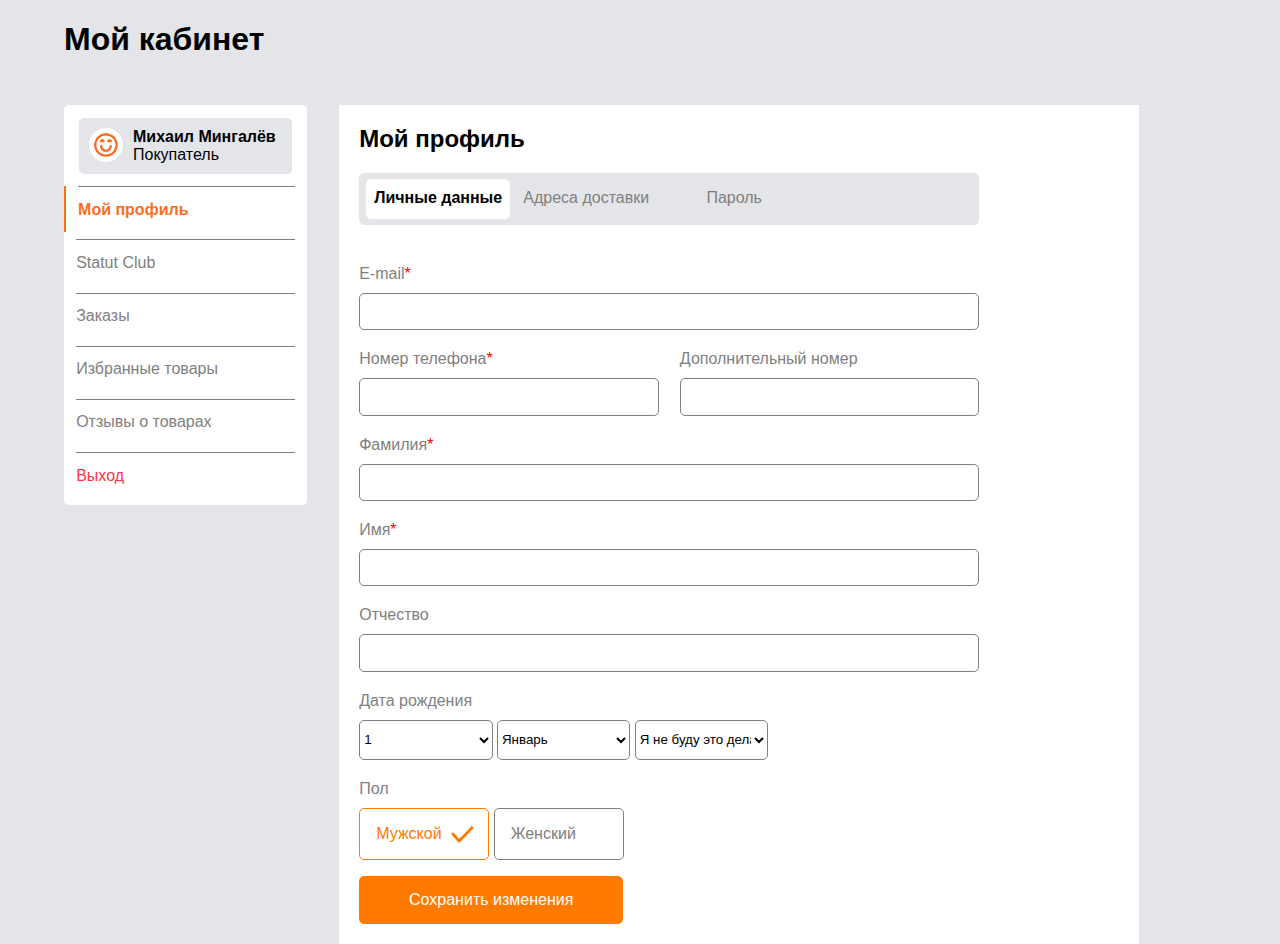
==== index.html @ 29780e9e "fixed spacing" ====
<!DOCTYPE html>
<html>
<html lang="ru">
<head>
	<meta charset="utf-8">
	<meta name="viewport" content="width=device-width, initial-scale=1">
	<title>O2Form</title>
	<link rel="stylesheet" href="../style/style.css">
	<script type="text/javascript" src="../js/script.js"></script>
</head>
<body>
	<h1>Мой кабинет</h1>
<main>
	<div class="sidebar">
		<div class="user">
			<img src="../images/Icon.svg">
			<div>
				<h4> Михаил Мингалёв</h4>
				<span>Покупатель</span>
			</div>
		</div>
		<div class="selectedContainer">
			<a href="#"><b>Мой профиль</b></a>
		</div>
		<a href="#">Statut Club</a>
		<a href="#">Заказы</a>
		<a href="#">Избранные товары</a>
		<a href="#">Отзывы о товарах</a>
		<a href="#" class="exit">Выход</a>
	</div>
	<form> 
		<h2>Мой профиль</h2>
		<div class="formPages">
			<a href="#" class="selectedPage"><b>Личные данные</b></a>
			<a href="#">Адреса доставки</a>
			<a href="#">Пароль</a>
		</div>
		<p>E-mail<span class="redStar">*</span></p>
		<input type="mail" name="e-mail" required>
		<div class="phone">
			<div>
				<p>Номер телефона<span class="redStar">*</span></p>
				<input type="phone" name="phoneNumber" required>
			</div>
			<div>
				<p>Дополнительный номер</p>
				<input type="phone" name="backUpPhone">
			</div>
		</div>
		<p>Фамилия<span class="redStar">*</span></p>
		<input type="text" name="surname" required>
		<p>Имя<span class="redStar">*</span></p>
		<input type="text" name="name" required>
		<p>Отчество</p>
		<input type="text" name="fathersName">
		<div>
			<p>Дата рождения</p>
			<select class="dayOfBirth">
				<option value="1" selected>1</option>
				<option value="2">2</option>
				<option value="3">3</option>
				<option value="4">4</option>
				<option value="5">5</option>
				<option value="6">6</option>
				<option value="7">7</option>
				<option value="8">8</option>
				<option value="9">9</option>
				<option value="10">10</option>
				<option value="11">11</option>
				<option value="12">12</option>
				<option value="13">13</option>
				<option value="14">14</option>
				<option value="15">15</option>
				<option value="16">16</option>
				<option value="17">17</option>
				<option value="18">18</option>
				<option value="19">19</option>
				<option value="20">20</option>
				<option value="21">21</option>
				<option value="22">22</option>
				<option value="23">23</option>
				<option value="24">24</option>
				<option value="25">25</option>
				<option value="26">26</option>
				<option value="27">27</option>
				<option value="28">28</option>
				<option value="29">29</option>
				<option value="30">30</option>
				<option value="31">31</option>
			</select>
			<select class="monthOfBirth">
				<option value="1" selected>Январь</option>
				<option value="2">Февраль</option>
				<option value="3">Март</option>
				<option value="4">Апрель</option>
				<option value="5">Май</option>
				<option value="6">Июнь</option>
				<option value="7">Июль</option>
				<option value="8">Август</option>
				<option value="9">Сентябрь</option>
				<option value="10">Октябрь</option>
				<option value="11">Ноябрь</option>
				<option value="12">Декабрь</option>
			</select>
			<select id="yearOfBirth">
				<option value="1" selected>Я не буду это делать так же</option>
			</select>
		</div>
		<div>
			<p>Пол</p>
			<a href="#" class="gender checked">Мужской<img src="../images/checkMark.svg"></a>
			<a href="#" class="gender">Женский</a>
		</div>
		<input class="saveChangesButton" type="button" name="saveChanges" value="Сохранить изменения">
	</form>
</main>
</body>
</html>
---- style/style.css ----
/*.class:checked ~ .class{}
чекбокс: проверен тогда изменяем .класс{}
#ff3347 - красный
#fc6e1d - оранжевый
rgba(28, 41, 77, 0.2) - серый
*/
body{
	box-sizing: border-box;
	padding: 0;
	margin: 0;
	background-color: rgba(28, 41, 77, 0.12);
	font-family: sans-serif;
}

h1{
	margin-left: 2em;
}

a{
	text-decoration: none;
	color: gray;
}

h2{
	margin: 0;
}

.formPages{
	display: flex;
	margin: 20px 0 20px 0;
	background-color:rgba(28, 41, 77, 0.12);
	height: 2.6em;
	padding: 5px;
	align-items: center;
	border-radius: 5px;
}
.formPages .selectedPage{
	color: black;
	display: inline-block;
	background-color: white;
	width: 9em;
	height: 1.9em;
	text-align: center;
	padding-top: 10px;
	border-radius: 5px;
	margin: 2px;
}

.formPages a{
	display: inline-block;
	width: 9em;
	height: 1.9em;
	text-align: center;
	padding-top: 10px;
	border-radius: 5px;
	margin: 2px;
}

main{
	padding-left: 5%;
	padding-top: 2%;
	display: flex;	
}

form{
	margin-left: 2em;
	background-color: white;
	box-sizing: border-box;
	width: 50em;
	padding: 20px;
	display: flex;
	flex-direction: column;
	justify-content: space-evenly;
	padding-right: 10em;
}

p{
	margin-top: 20px;
	margin-bottom: 10px;
	color: gray;
}

form input{
	height: 2.5em;
	border: 1px solid gray;
	border-radius: 5px;
}

input:focus {
	outline: none;
}


input:hover{
	border: 1px solid #FF7A00;
}

.saveChangesButton{
	cursor: pointer;
	border:1px solid #FF7A00;
}

select{
	width: 10em;
	height: 3em;
	background-color: white;
	border-radius: 5px;
	border: 1px solid grey;
}
select:hover{
	border: 1px solid #FF7A00;
}


.phone{
	margin: 0;
	padding: 0;
	display: flex;
	justify-content: space-between;
}

.phone input{
	width: 22em;
}

.redStar{
	color: red;
}
.saveChangesButton{
	width: 16.5em;
	height: 3em;
	background-color: #ff7a00;
	color: white;
	font-size: 1em;
}

.gender{
	display: inline-block;
	width: 6em;
	text-align: left;
	border: 1px solid gray;
	padding: 1em;
	margin-bottom: 1em;
	border-radius: 5px;
}

.gender.checked{
	border: 1px solid #ff7a00;
	color: #ff7a00;
	position: relative;

}


.gender img{
	position: absolute;
	bottom: 0.5em;
	right: 0.5em;
}

/*=========================================*/
.sidebar{
	height: 25em;
	box-sizing: border-box;
	width: 20%;
	font-family: sans-serif;
	padding: 0;
	display: flex;
	flex-direction: column;
	background-color: white;
	justify-content: space-evenly;
	border-radius: 5px;
}

h4{
	padding: 0;
	margin: 0;
}

hr{
	margin: 0;
}

.sidebar a{
	display: block;
	border-top: 1px solid gray;
	width: 90%;
	margin-left: 5%;
	padding: 5.5% 0 ; 
}
.sidebar a:hover{
	color: #FC6E1D;
}

.user{
	display: flex;
	border-radius: 5px;
	box-sizing: border-box;
	width: auto;
	background-color: rgba(28, 41, 77, 0.12);
	margin: 5px 15px ;
	padding: 10px;
}

.user div{
	margin-left: 10px;
}

img{
	width: 1.5em;
	height: 1.5em;
	padding: 5px;
	background-color: white;
	border-radius: 100%;
}

h4{
	padding: 0;
	margin: 0;
}

.selectedContainer{
	display: flex;
	align-items: center;
	border-left: 2px solid #fc6e1d; 
}
.selectedContainer a{
	color: #fc6e1d;
}

.selected{
	display: inline-block;
	height: 100%;
	border: 0.5px solid #fc6e1d;
	border-radius: 5px;
}

.exit{
	color: #ff3347;
}
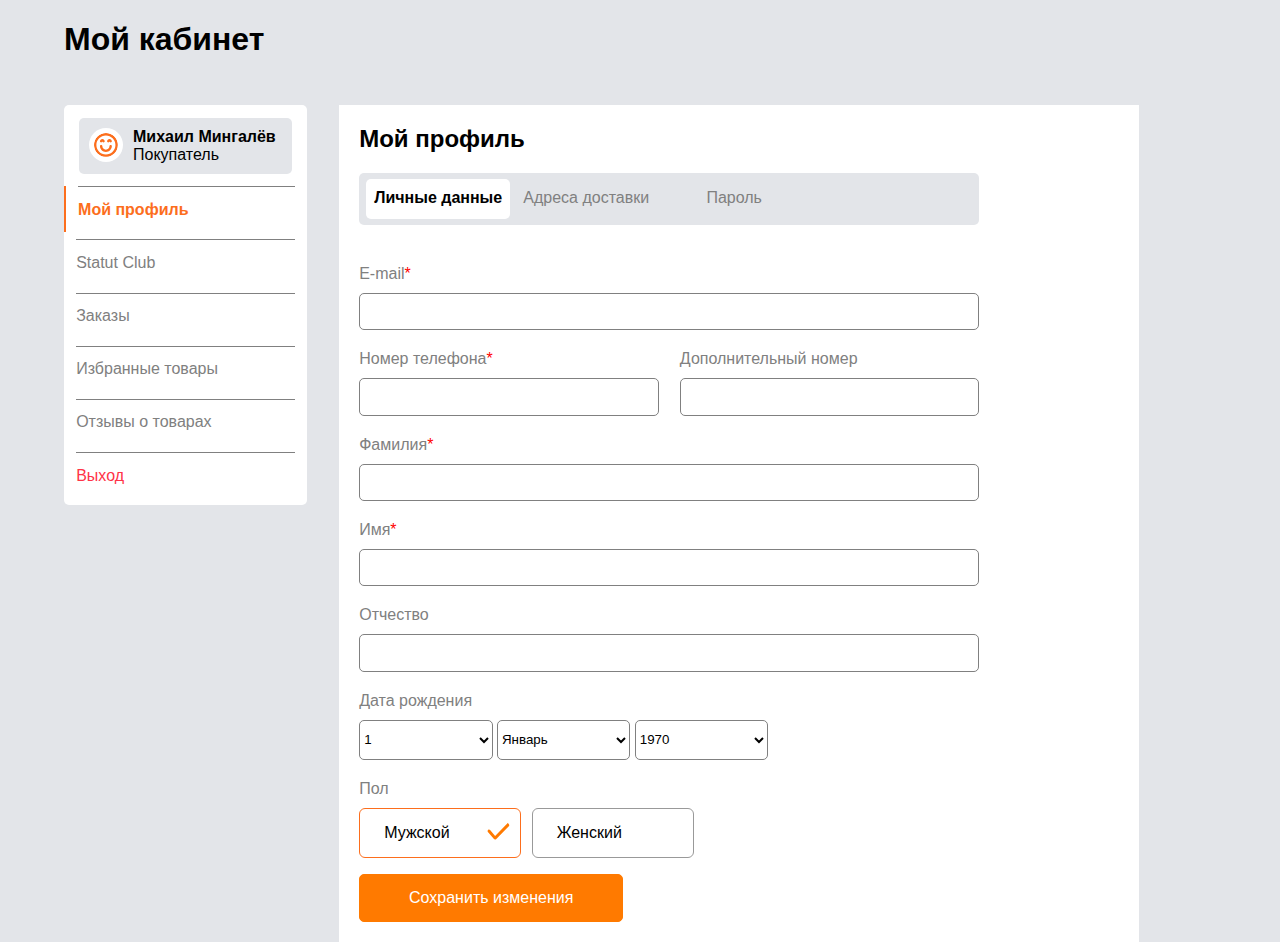
==== commit 1dbd9916: "Added:js/jq, php; Minor changes to html and css." ====
--- a/index.html
+++ b/index.html
@@ -5,15 +5,15 @@
 	<meta charset="utf-8">
 	<meta name="viewport" content="width=device-width, initial-scale=1">
 	<title>O2Form</title>
-	<link rel="stylesheet" href="../style/style.css">
-	<script type="text/javascript" src="../js/script.js"></script>
+	<link rel="stylesheet" href="style/style.css">
+	<script src="https://ajax.googleapis.com/ajax/libs/jquery/3.7.0/jquery.min.js"></script>
 </head>
 <body>
 	<h1>Мой кабинет</h1>
 <main>
 	<div class="sidebar">
 		<div class="user">
-			<img src="../images/Icon.svg">
+			<img src="images/Icon.svg">
 			<div>
 				<h4> Михаил Мингалёв</h4>
 				<span>Покупатель</span>
@@ -28,7 +28,7 @@
 		<a href="#">Отзывы о товарах</a>
 		<a href="#" class="exit">Выход</a>
 	</div>
-	<form> 
+	<form action="script.php" method="post"> 
 		<h2>Мой профиль</h2>
 		<div class="formPages">
 			<a href="#" class="selectedPage"><b>Личные данные</b></a>
@@ -36,15 +36,15 @@
 			<a href="#">Пароль</a>
 		</div>
 		<p>E-mail<span class="redStar">*</span></p>
-		<input type="mail" name="e-mail" required>
+		<input type="email" name="email" required>
 		<div class="phone">
 			<div>
 				<p>Номер телефона<span class="redStar">*</span></p>
-				<input type="phone" name="phoneNumber" required>
+				<input type="phone" name="phoneNumber" required pattern="^\+7[1-9]{10}$">
 			</div>
 			<div>
 				<p>Дополнительный номер</p>
-				<input type="phone" name="backUpPhone">
+				<input type="phone" name="backUpPhone" pattern="^\+7[1-9]{10}$">
 			</div>
 		</div>
 		<p>Фамилия<span class="redStar">*</span></p>
@@ -55,7 +55,7 @@
 		<input type="text" name="fathersName">
 		<div>
 			<p>Дата рождения</p>
-			<select class="dayOfBirth">
+			<select class="dayOfBirth" name="dayOfBirth">
 				<option value="1" selected>1</option>
 				<option value="2">2</option>
 				<option value="3">3</option>
@@ -88,7 +88,7 @@
 				<option value="30">30</option>
 				<option value="31">31</option>
 			</select>
-			<select class="monthOfBirth">
+			<select class="monthOfBirth" name="monthOfBirth">
 				<option value="1" selected>Январь</option>
 				<option value="2">Февраль</option>
 				<option value="3">Март</option>
@@ -102,17 +102,25 @@
 				<option value="11">Ноябрь</option>
 				<option value="12">Декабрь</option>
 			</select>
-			<select id="yearOfBirth">
-				<option value="1" selected>Я не буду это делать так же</option>
+			<select id="yearOfBirth" name="yearOfBirth">
 			</select>
 		</div>
 		<div>
 			<p>Пол</p>
-			<a href="#" class="gender checked">Мужской<img src="../images/checkMark.svg"></a>
-			<a href="#" class="gender">Женский</a>
+			<div class="form_radio_btn">
+				<input type="radio" id="radio-male" class="gender" name ="gender" value="male" checked>
+				<label for="radio-male">Мужской</label>
+				<img class="checkMark" src="images/checkMark.svg">
+			</div>
+			<div class="form_radio_btn">
+				<input type="radio" id="radio-female" name ="gender" value="female" class="gender">
+				<label for="radio-female">Женский</label>
+				<img class="checkMark" src="images/checkMark.svg">
+			</div>
 		</div>
-		<input class="saveChangesButton" type="button" name="saveChanges" value="Сохранить изменения">
+		<input class="saveChangesButton" type="submit" name="saveChanges" value="Сохранить изменения">
 	</form>
 </main>
+<script type="text/javascript" src="js/script.js"></script>
 </body>
 </html>--- a/style/style.css
+++ b/style/style.css
@@ -134,28 +134,44 @@
 	font-size: 1em;
 }
 
-.gender{
-	display: inline-block;
+.form_radio_btn {
+	width: 10.5em;
+	position: relative;
+	display: inline-block;
+	margin-bottom: 1em;
+}
+.form_radio_btn input[type=radio] {
+	display: none;
 	width: 6em;
-	text-align: left;
-	border: 1px solid gray;
-	padding: 1em;
-	margin-bottom: 1em;
-	border-radius: 5px;
-}
-
-.gender.checked{
-	border: 1px solid #ff7a00;
-	color: #ff7a00;
-	position: relative;
-
-}
-
-
-.gender img{
+}
+.form_radio_btn label {
+	width: 7em;
+	display: inline-block;
+	cursor: pointer;
+	padding: 0px 1.5em;
+	line-height: 3em;
+	border: 1px solid #999;
+	border-radius: 6px;
+	user-select: none;
+}
+.form_radio_btn input[type=radio]:checked + label {
+	background: none;
+	border: 1px solid #fc6e1d;
+}
+.form_radio_btn label:hover {
+	color: #666;
+}
+.checkMark{
+	background: none;
 	position: absolute;
-	bottom: 0.5em;
-	right: 0.5em;
+	right: 1em;
+	top: 0.7em;
+	display: none;
+	border: none;
+	padding: 0;
+}
+.form_radio_btn input[type=radio]:checked ~ .checkMark{
+	display: block;
 }
 
 /*=========================================*/
